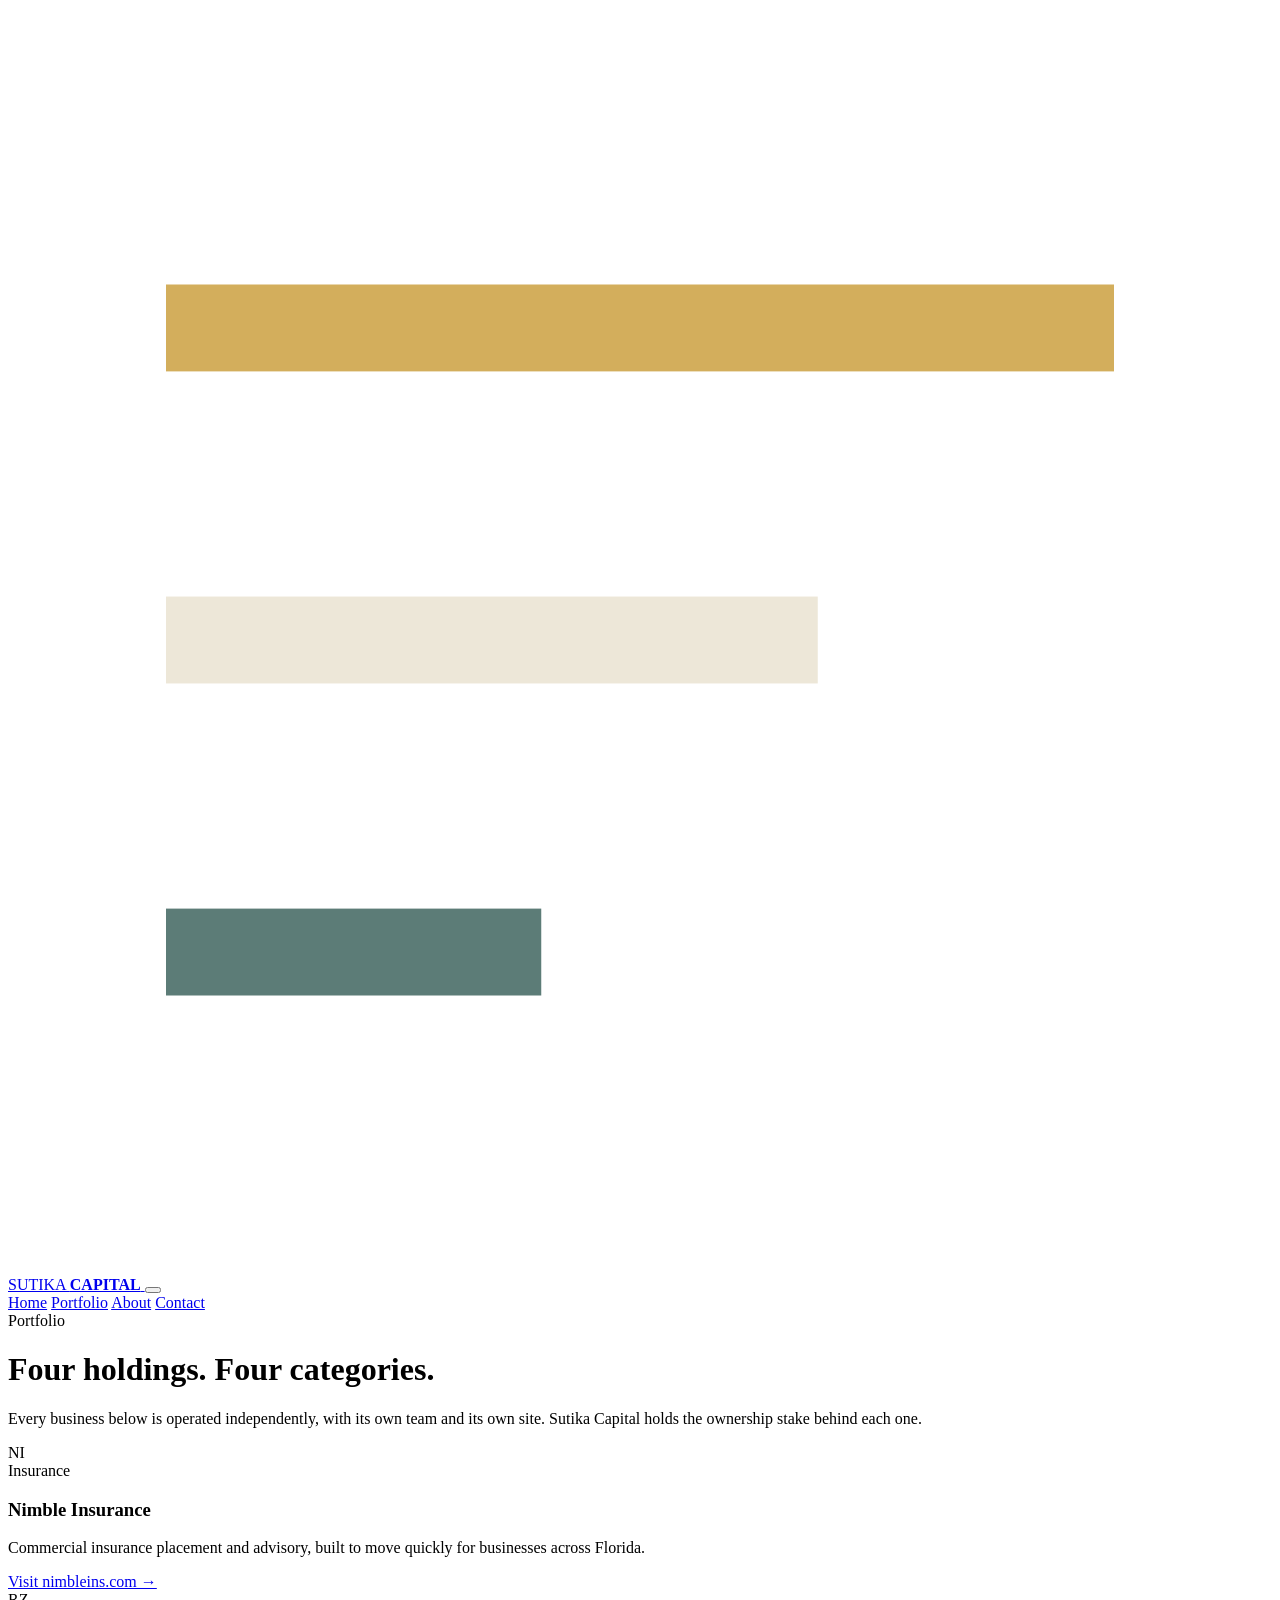
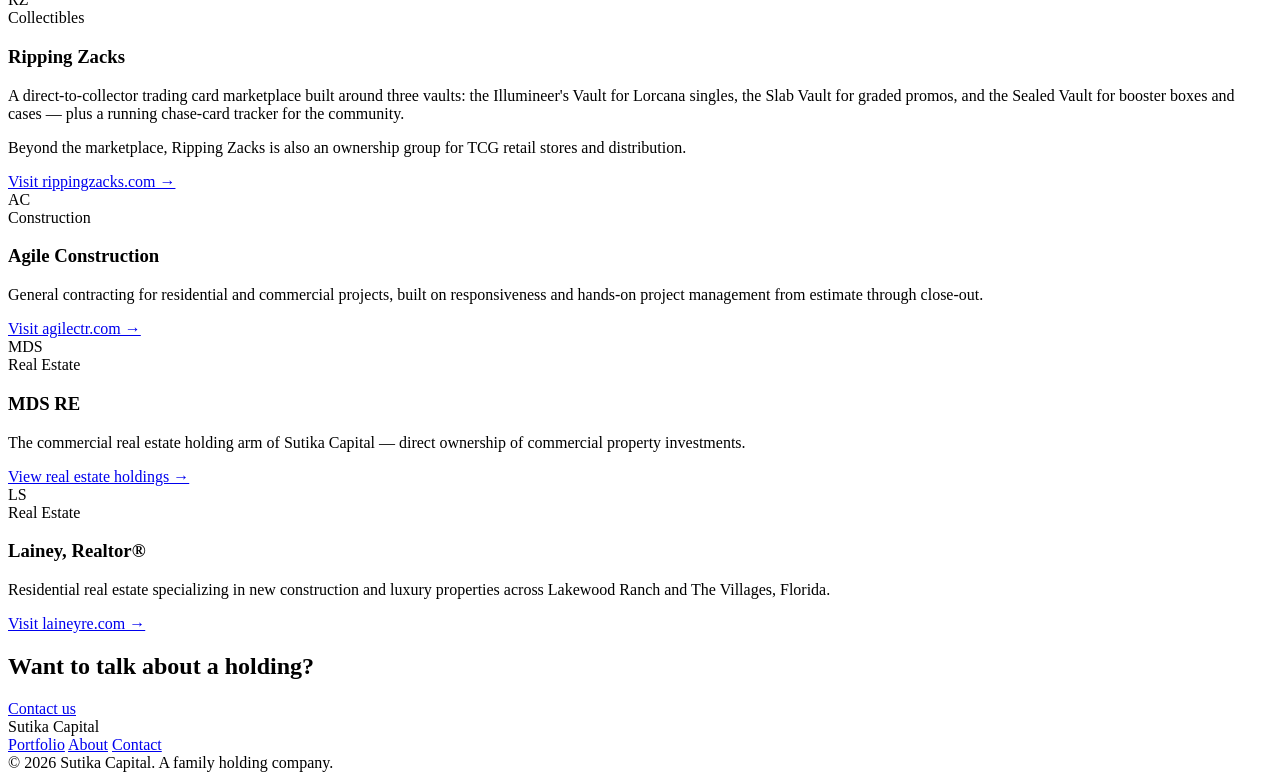
==== portfolio.html @ d035e7a8 "Add files via upload" ====
<!DOCTYPE html>
<html lang="en">
<head>
<meta charset="UTF-8">
<meta name="viewport" content="width=device-width, initial-scale=1.0">
<title>Portfolio — Sutika Capital</title>
<meta name="description" content="The operating businesses held by Sutika Capital: Ripping Zacks, Nimble Insurance, Agile Construction, and Lainey Sutika Real Estate.">
<link rel="icon" href="assets/favicon.svg" type="image/svg+xml">
<link rel="stylesheet" href="css/style.css">
</head>
<body>

<nav class="site-nav">
  <div class="wrap">
    <a href="index.html" class="brand">
      <svg class="mark" viewBox="0 0 32 32" fill="none" xmlns="http://www.w3.org/2000/svg">
        <rect x="4" y="7" width="24" height="2.2" fill="#D3AE5C"/>
        <rect x="4" y="14.9" width="16.5" height="2.2" fill="#EDE7D8"/>
        <rect x="4" y="22.8" width="9.5" height="2.2" fill="#5C7C77"/>
      </svg>
      <span class="name">SUTIKA <b>CAPITAL</b></span>
    </a>
    <button class="nav-toggle" aria-label="Toggle menu">
      <span></span><span></span><span></span>
    </button>
    <div class="nav-links">
      <a href="index.html">Home</a>
      <a href="portfolio.html">Portfolio</a>
      <a href="about.html">About</a>
      <a href="contact.html">Contact</a>
    </div>
  </div>
</nav>

<header class="page-head">
  <div class="wrap">
    <div class="eyebrow">Portfolio</div>
    <h1>Four holdings. Four categories.</h1>
    <p class="lede">Every business below is operated independently, with its own team and its own site. Sutika Capital holds the ownership stake behind each one.</p>
  </div>
</header>

<section>
  <div class="wrap">

    <div class="holding">
      <div class="holding-meta">
        <div class="led-code">NI</div>
        <span class="tag">Insurance</span>
      </div>
      <div class="holding-body">
        <h3>Nimble Insurance</h3>
        <p>Commercial insurance placement and advisory, built to move quickly for businesses across Florida.</p>
        <a href="https://www.nimbleins.com" target="_blank" rel="noopener" class="btn btn-ghost">Visit nimbleins.com →</a>
      </div>
    </div>

    <div class="holding">
      <div class="holding-meta">
        <div class="led-code">RZ</div>
        <span class="tag">Collectibles</span>
      </div>
      <div class="holding-body">
        <h3>Ripping Zacks</h3>
        <p>A direct-to-collector trading card marketplace built around three vaults: the Illumineer's Vault for Lorcana singles, the Slab Vault for graded promos, and the Sealed Vault for booster boxes and cases — plus a running chase-card tracker for the community.</p>
        <p>Beyond the marketplace, Ripping Zacks is also an ownership group for TCG retail stores and distribution.</p>
        <a href="https://www.rippingzacks.com" target="_blank" rel="noopener" class="btn btn-ghost">Visit rippingzacks.com →</a>
      </div>
    </div>

    <div class="holding">
      <div class="holding-meta">
        <div class="led-code">AC</div>
        <span class="tag">Construction</span>
      </div>
      <div class="holding-body">
        <h3>Agile Construction</h3>
        <p>General contracting for residential and commercial projects, built on responsiveness and hands-on project management from estimate through close-out.</p>
        <a href="https://www.agilectr.com" target="_blank" rel="noopener" class="btn btn-ghost">Visit agilectr.com →</a>
      </div>
    </div>

    <div class="holding">
      <div class="holding-meta">
        <div class="led-code">MDS</div>
        <span class="tag">Real Estate</span>
      </div>
      <div class="holding-body">
        <h3>MDS RE</h3>
        <p>The commercial real estate holding arm of Sutika Capital — direct ownership of commercial property investments.</p>
        <a href="mds-re.html" class="btn btn-ghost">View real estate holdings →</a>
      </div>
    </div>

    <div class="holding">
      <div class="holding-meta">
        <div class="led-code">LS</div>
        <span class="tag">Real Estate</span>
      </div>
      <div class="holding-body">
        <h3>Lainey, Realtor®</h3>
        <p>Residential real estate specializing in new construction and luxury properties across Lakewood Ranch and The Villages, Florida.</p>
        <a href="https://www.laineyre.com" target="_blank" rel="noopener" class="btn btn-ghost">Visit laineyre.com →</a>
      </div>
    </div>

  </div>
</section>

<section class="cta">
  <div class="wrap cta-inner">
    <h2>Want to talk about a holding?</h2>
    <a href="contact.html" class="btn btn-primary">Contact us</a>
  </div>
</section>

<footer class="site-footer">
  <div class="wrap">
    <div class="footer-grid">
      <div class="footer-brand">Sutika Capital</div>
      <div class="footer-links">
        <a href="portfolio.html">Portfolio</a>
        <a href="about.html">About</a>
        <a href="contact.html">Contact</a>
      </div>
    </div>
    <div class="footer-fine">© <span id="year"></span> Sutika Capital. A family holding company.</div>
  </div>
</footer>

<script>document.getElementById('year').textContent = new Date().getFullYear();</script>
<script src="js/main.js"></script>
</body>
</html>
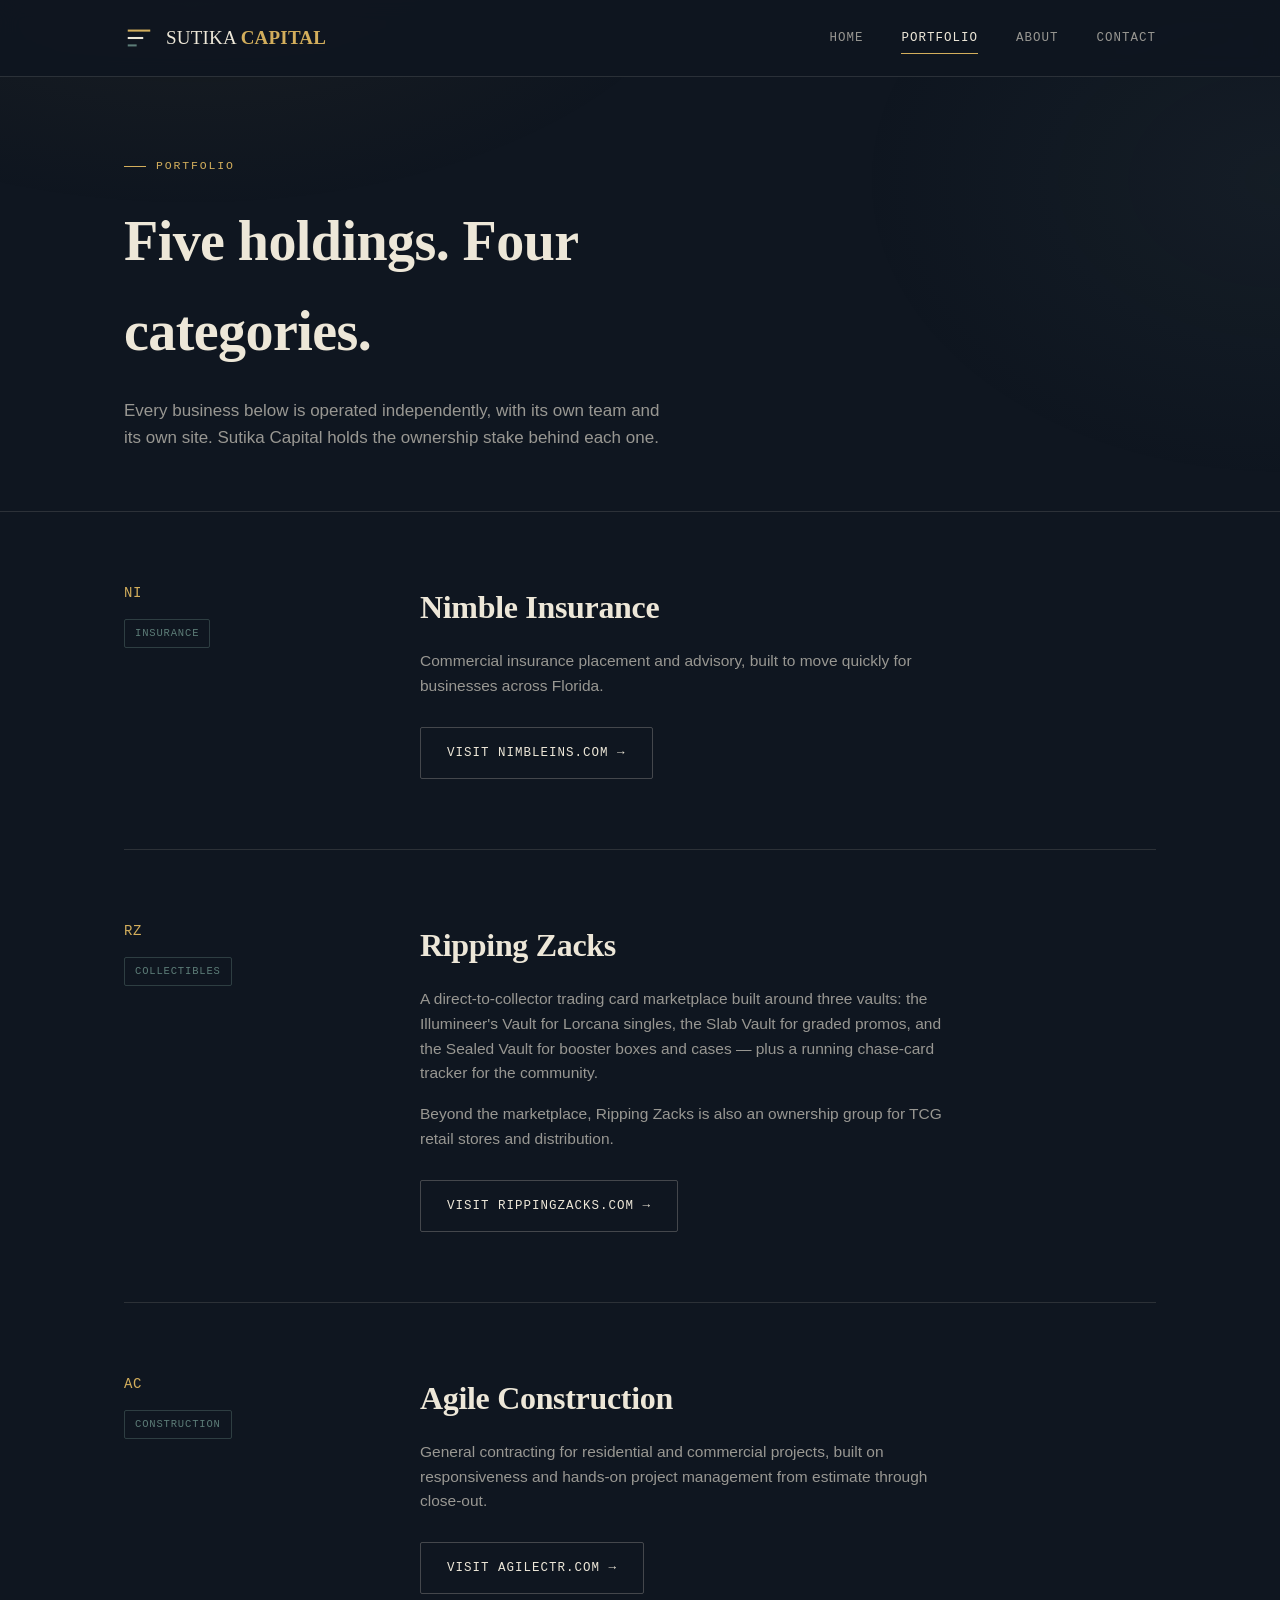
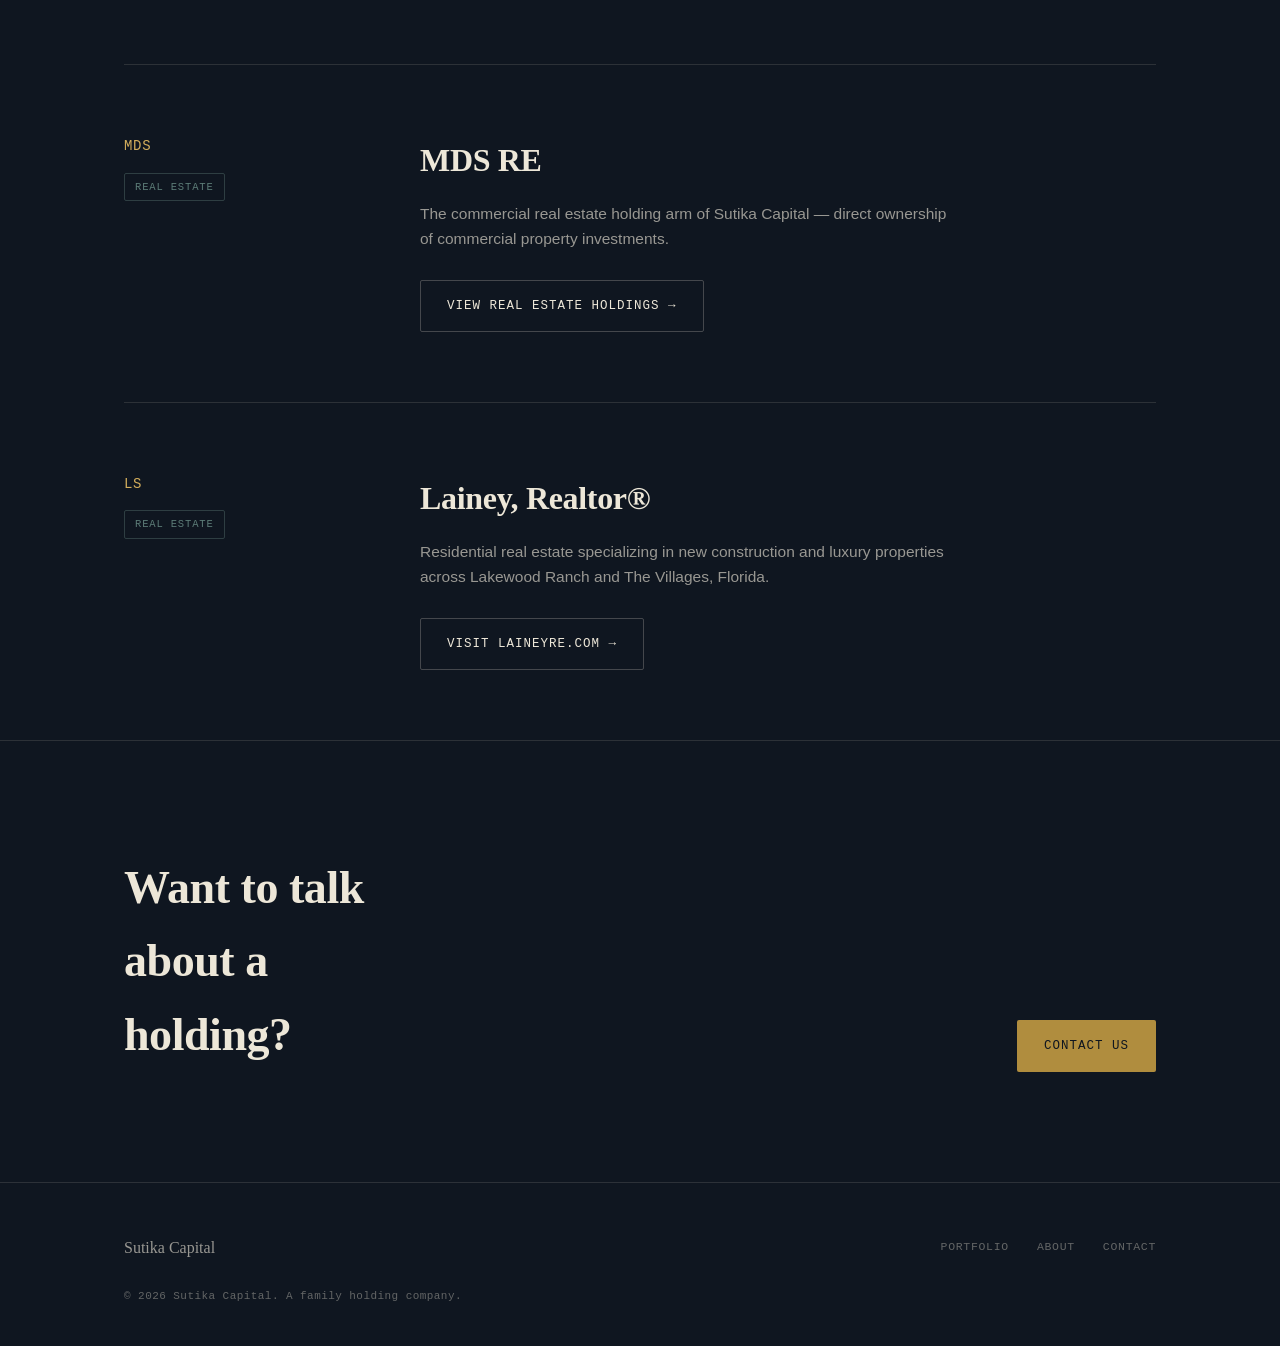
==== commit d45ab5d9: "Add files via upload" ====
--- a/portfolio.html
+++ b/portfolio.html
@@ -35,7 +35,7 @@
 <header class="page-head">
   <div class="wrap">
     <div class="eyebrow">Portfolio</div>
-    <h1>Four holdings. Four categories.</h1>
+    <h1>Five holdings. Four categories.</h1>
     <p class="lede">Every business below is operated independently, with its own team and its own site. Sutika Capital holds the ownership stake behind each one.</p>
   </div>
 </header>
--- a/css/style.css
+++ b/css/style.css
@@ -0,0 +1,732 @@
+/* ==========================================================================
+   SUTIKA CAPITAL — design system
+   Display: Fraunces (heritage serif, restrained)
+   Body: Public Sans
+   Utility/ledger: IBM Plex Mono
+   ========================================================================== */
+
+@import url('https://fonts.googleapis.com/css2?family=Fraunces:ital,opsz,wght@0,9..144,400;0,9..144,500;0,9..144,600;0,9..144,700;1,9..144,400;1,9..144,500&family=Public+Sans:wght@400;500;600;700&family=IBM+Plex+Mono:wght@400;500&display=swap');
+
+:root{
+  --ink:        #0F1620;
+  --ink-2:      #171F2A;
+  --ink-3:      #202B38;
+  --line:       rgba(237,231,216,0.13);
+  --line-strong: rgba(237,231,216,0.24);
+  --parchment:  #EDE7D8;
+  --parchment-dim: rgba(237,231,216,0.62);
+  --parchment-faint: rgba(237,231,216,0.38);
+  --brass:      #B08D3E;
+  --brass-bright: #D3AE5C;
+  --slate-teal: #5C7C77;
+  --rust:       #8B4A3B;
+
+  --serif: 'Fraunces', Georgia, serif;
+  --sans: 'Public Sans', -apple-system, BlinkMacSystemFont, sans-serif;
+  --mono: 'IBM Plex Mono', 'Courier New', monospace;
+
+  --container: 1160px;
+  --edge: clamp(24px, 5vw, 72px);
+}
+
+*{ box-sizing:border-box; margin:0; padding:0; }
+html{ scroll-behavior:smooth; }
+
+@media (prefers-reduced-motion: reduce){
+  html{ scroll-behavior:auto; }
+  *{ animation-duration:0.01ms !important; animation-iteration-count:1 !important; transition-duration:0.01ms !important; }
+}
+
+body{
+  background:var(--ink);
+  color:var(--parchment);
+  font-family:var(--sans);
+  font-size:16px;
+  line-height:1.6;
+  -webkit-font-smoothing:antialiased;
+  overflow-x:hidden;
+}
+
+a{ color:inherit; text-decoration:none; }
+img{ max-width:100%; display:block; }
+ul{ list-style:none; }
+
+::selection{ background:var(--brass); color:var(--ink); }
+
+:focus-visible{
+  outline:2px solid var(--brass-bright);
+  outline-offset:3px;
+}
+
+/* ---------- texture ---------- */
+body::before{
+  content:"";
+  position:fixed; inset:0;
+  pointer-events:none;
+  z-index:0;
+  background-image:
+    radial-gradient(ellipse 900px 500px at 15% -10%, rgba(176,141,62,0.08), transparent 60%),
+    radial-gradient(ellipse 700px 500px at 100% 20%, rgba(92,124,119,0.07), transparent 60%);
+}
+
+/* ---------- layout helpers ---------- */
+.wrap{
+  max-width:var(--container);
+  margin:0 auto;
+  padding-left:var(--edge);
+  padding-right:var(--edge);
+  position:relative;
+  z-index:1;
+}
+
+section{ position:relative; z-index:1; }
+
+.eyebrow{
+  font-family:var(--mono);
+  font-size:11.5px;
+  letter-spacing:0.16em;
+  text-transform:uppercase;
+  color:var(--brass-bright);
+  display:flex;
+  align-items:center;
+  gap:10px;
+}
+.eyebrow::before{
+  content:"";
+  width:22px; height:1px;
+  background:var(--brass-bright);
+  display:inline-block;
+}
+
+h1,h2,h3,h4{
+  font-family:var(--serif);
+  font-weight:600;
+  color:var(--parchment);
+  letter-spacing:-0.01em;
+}
+
+/* ==========================================================================
+   NAV
+   ========================================================================== */
+.site-nav{
+  position:sticky; top:0; z-index:50;
+  background:rgba(15,22,32,0.86);
+  backdrop-filter:blur(10px);
+  border-bottom:1px solid var(--line);
+}
+.site-nav .wrap{
+  display:flex;
+  align-items:center;
+  justify-content:space-between;
+  height:76px;
+}
+.brand{
+  display:flex;
+  align-items:center;
+  gap:12px;
+  font-family:var(--serif);
+  font-size:19px;
+  letter-spacing:0.01em;
+  color:var(--parchment);
+}
+.brand .mark{
+  width:30px; height:30px;
+  flex-shrink:0;
+}
+.brand .name b{ color:var(--brass-bright); font-weight:600; }
+
+.nav-links{
+  display:flex;
+  align-items:center;
+  gap:38px;
+  font-family:var(--mono);
+  font-size:12.5px;
+  letter-spacing:0.08em;
+  text-transform:uppercase;
+}
+.nav-links a{
+  color:var(--parchment-dim);
+  position:relative;
+  padding:6px 0;
+  transition:color 0.25s ease;
+}
+.nav-links a::after{
+  content:"";
+  position:absolute; left:0; right:0; bottom:0;
+  height:1px;
+  background:var(--brass-bright);
+  transform:scaleX(0);
+  transform-origin:left;
+  transition:transform 0.3s ease;
+}
+.nav-links a:hover, .nav-links a.active{ color:var(--parchment); }
+.nav-links a:hover::after, .nav-links a.active::after{ transform:scaleX(1); }
+
+.nav-toggle{ display:none; }
+
+@media (max-width: 760px){
+  .nav-links{
+    position:fixed; inset:76px 0 0 0;
+    background:var(--ink);
+    flex-direction:column;
+    justify-content:flex-start;
+    padding:36px var(--edge);
+    gap:28px;
+    transform:translateX(100%);
+    transition:transform 0.35s ease;
+  }
+  .nav-links.open{ transform:translateX(0); }
+  .nav-toggle{
+    display:flex;
+    flex-direction:column;
+    gap:5px;
+    background:none; border:none;
+    cursor:pointer;
+    padding:8px;
+    z-index:60;
+  }
+  .nav-toggle span{
+    width:22px; height:1px; background:var(--parchment);
+    transition:transform 0.25s ease, opacity 0.25s ease;
+  }
+}
+
+/* ==========================================================================
+   HERO
+   ========================================================================== */
+.hero{
+  padding:120px 0 90px;
+  border-bottom:1px solid var(--line);
+}
+.hero .eyebrow{ margin-bottom:26px; }
+.hero h1{
+  font-size:clamp(40px, 6.4vw, 78px);
+  line-height:1.04;
+  max-width:16ch;
+  opacity:0;
+  transform:translateY(18px);
+  animation:rise 0.9s cubic-bezier(.2,.7,.3,1) 0.15s forwards;
+}
+.hero h1 em{
+  font-style:italic;
+  color:var(--brass-bright);
+  font-weight:500;
+}
+.hero .lede{
+  margin-top:26px;
+  max-width:58ch;
+  font-size:18px;
+  color:var(--parchment-dim);
+  opacity:0;
+  transform:translateY(14px);
+  animation:rise 0.9s cubic-bezier(.2,.7,.3,1) 0.35s forwards;
+}
+.hero-actions{
+  margin-top:38px;
+  display:flex;
+  gap:18px;
+  flex-wrap:wrap;
+  opacity:0;
+  transform:translateY(14px);
+  animation:rise 0.9s cubic-bezier(.2,.7,.3,1) 0.5s forwards;
+}
+
+@keyframes rise{ to{ opacity:1; transform:translateY(0); } }
+
+.btn{
+  display:inline-flex;
+  align-items:center;
+  gap:10px;
+  font-family:var(--mono);
+  font-size:12.5px;
+  letter-spacing:0.08em;
+  text-transform:uppercase;
+  padding:15px 26px;
+  border-radius:2px;
+  transition:all 0.25s ease;
+  border:1px solid transparent;
+}
+.btn-primary{
+  background:var(--brass);
+  color:var(--ink);
+}
+.btn-primary:hover{ background:var(--brass-bright); transform:translateY(-1px); }
+.btn-ghost{
+  border-color:var(--line-strong);
+  color:var(--parchment);
+}
+.btn-ghost:hover{ border-color:var(--brass-bright); color:var(--brass-bright); }
+
+/* ==========================================================================
+   LEDGER (signature portfolio component)
+   ========================================================================== */
+.ledger{
+  padding:0;
+}
+.ledger-head{
+  padding:64px 0 22px;
+}
+.ledger-head .eyebrow{ margin-bottom:22px; }
+.ledger-head h2{
+  font-size:clamp(28px, 3.6vw, 42px);
+  max-width:20ch;
+}
+.ledger-head p{
+  margin-top:16px;
+  max-width:56ch;
+  color:var(--parchment-dim);
+  font-size:16px;
+}
+
+.ledger-table{
+  border-top:1px solid var(--line-strong);
+}
+.ledger-row{
+  display:grid;
+  grid-template-columns: 90px 1fr 1.3fr 40px;
+  align-items:center;
+  gap:28px;
+  padding:30px 0;
+  border-bottom:1px solid var(--line);
+  transition:background 0.3s ease;
+  position:relative;
+}
+.ledger-row:hover{ background:rgba(237,231,216,0.025); }
+.ledger-row a.row-link{
+  position:absolute; inset:0;
+}
+
+.led-code{
+  font-family:var(--mono);
+  font-size:13px;
+  color:var(--brass-bright);
+  letter-spacing:0.05em;
+}
+.led-code span{
+  display:block;
+  color:var(--parchment-faint);
+  font-size:11px;
+  margin-top:4px;
+}
+
+.led-name{
+  font-family:var(--serif);
+  font-size:clamp(20px, 2.6vw, 27px);
+  font-weight:600;
+  color:var(--parchment);
+}
+.led-name small{
+  display:block;
+  font-family:var(--mono);
+  font-size:11px;
+  color:var(--slate-teal);
+  text-transform:uppercase;
+  letter-spacing:0.1em;
+  margin-top:6px;
+  font-weight:500;
+}
+
+.led-desc{
+  color:var(--parchment-dim);
+  font-size:14.5px;
+  line-height:1.55;
+}
+
+.led-arrow{
+  width:34px; height:34px;
+  border:1px solid var(--line-strong);
+  border-radius:50%;
+  display:flex;
+  align-items:center;
+  justify-content:center;
+  transition:all 0.3s ease;
+  flex-shrink:0;
+  justify-self:end;
+}
+.ledger-row:hover .led-arrow{
+  background:var(--brass);
+  border-color:var(--brass);
+  transform:rotate(45deg);
+}
+.led-arrow svg{ width:14px; height:14px; stroke:var(--parchment); }
+.ledger-row:hover .led-arrow svg{ stroke:var(--ink); }
+
+@media (max-width: 820px){
+  .ledger-row{
+    grid-template-columns: 56px 1fr 40px;
+    grid-template-areas:
+      "code name arrow"
+      "desc desc desc";
+    row-gap:14px;
+  }
+  .led-code{ grid-area:code; }
+  .led-name{ grid-area:name; }
+  .led-arrow{ grid-area:arrow; }
+  .led-desc{ grid-area:desc; }
+}
+
+/* ==========================================================================
+   THESIS / ABOUT STRIP
+   ========================================================================== */
+.thesis{
+  padding:110px 0;
+  border-top:1px solid var(--line);
+  border-bottom:1px solid var(--line);
+  background:var(--ink-2);
+}
+.thesis-grid{
+  display:grid;
+  grid-template-columns: 1fr 1fr;
+  gap:70px;
+  align-items:start;
+}
+.thesis h2{
+  font-size:clamp(26px, 3.2vw, 36px);
+  line-height:1.25;
+}
+.thesis-body p{
+  color:var(--parchment-dim);
+  font-size:16px;
+  margin-bottom:18px;
+}
+.thesis-body p:last-child{ margin-bottom:0; }
+
+@media (max-width: 820px){
+  .thesis-grid{ grid-template-columns:1fr; gap:36px; }
+}
+
+/* ==========================================================================
+   PRINCIPLES / STATS
+   ========================================================================== */
+.principles{
+  padding:100px 0;
+}
+.principles-head{ max-width:60ch; margin-bottom:56px; }
+.principles-head h2{ font-size:clamp(26px, 3.2vw, 36px); margin-top:20px; }
+
+.principles-grid{
+  display:grid;
+  grid-template-columns:repeat(3, 1fr);
+  gap:1px;
+  background:var(--line);
+  border:1px solid var(--line);
+}
+.principle-card{
+  background:var(--ink);
+  padding:38px 32px;
+}
+.principle-card .num{
+  font-family:var(--mono);
+  color:var(--slate-teal);
+  font-size:12px;
+  letter-spacing:0.1em;
+  margin-bottom:20px;
+  display:block;
+}
+.principle-card h3{
+  font-size:19px;
+  margin-bottom:12px;
+  font-weight:600;
+}
+.principle-card p{
+  color:var(--parchment-dim);
+  font-size:14.5px;
+}
+
+@media (max-width: 820px){
+  .principles-grid{ grid-template-columns:1fr; }
+}
+
+/* ==========================================================================
+   CTA / FOOTER
+   ========================================================================== */
+.cta{
+  padding:110px 0;
+  text-align:left;
+  border-top:1px solid var(--line);
+}
+.cta-inner{
+  display:flex;
+  justify-content:space-between;
+  align-items:flex-end;
+  gap:40px;
+  flex-wrap:wrap;
+}
+.cta h2{
+  font-size:clamp(28px, 4vw, 46px);
+  max-width:14ch;
+}
+
+.site-footer{
+  border-top:1px solid var(--line);
+  padding:52px 0 40px;
+}
+.footer-grid{
+  display:flex;
+  justify-content:space-between;
+  align-items:center;
+  flex-wrap:wrap;
+  gap:24px;
+}
+.footer-brand{
+  font-family:var(--serif);
+  font-size:16px;
+  color:var(--parchment-dim);
+}
+.footer-links{
+  display:flex;
+  gap:28px;
+  font-family:var(--mono);
+  font-size:11.5px;
+  letter-spacing:0.06em;
+  text-transform:uppercase;
+  color:var(--parchment-faint);
+}
+.footer-links a:hover{ color:var(--brass-bright); }
+.footer-fine{
+  margin-top:28px;
+  font-family:var(--mono);
+  font-size:11px;
+  color:var(--parchment-faint);
+  letter-spacing:0.04em;
+}
+
+/* ==========================================================================
+   PAGE HEADER (inner pages)
+   ========================================================================== */
+.page-head{
+  padding:80px 0 60px;
+  border-bottom:1px solid var(--line);
+}
+.page-head h1{
+  font-size:clamp(34px, 5vw, 56px);
+  max-width:18ch;
+  margin-top:22px;
+}
+.page-head .lede{
+  margin-top:20px;
+  max-width:58ch;
+  color:var(--parchment-dim);
+  font-size:17px;
+}
+
+/* ==========================================================================
+   PORTFOLIO DETAIL CARDS (portfolio.html)
+   ========================================================================== */
+.holding{
+  padding:70px 0;
+  border-bottom:1px solid var(--line);
+  display:grid;
+  grid-template-columns: 240px 1fr;
+  gap:56px;
+}
+.holding:last-child{ border-bottom:none; }
+.holding-meta{ position:sticky; top:100px; align-self:start; }
+.holding-meta .led-code{ font-size:14px; margin-bottom:14px; }
+.holding-meta .tag{
+  display:inline-block;
+  font-family:var(--mono);
+  font-size:10.5px;
+  letter-spacing:0.08em;
+  text-transform:uppercase;
+  color:var(--slate-teal);
+  border:1px solid rgba(92,124,119,0.4);
+  padding:5px 10px;
+  border-radius:2px;
+}
+.holding-body h3{
+  font-size:clamp(24px, 3vw, 32px);
+  margin-bottom:16px;
+}
+.holding-body p{
+  color:var(--parchment-dim);
+  font-size:15.5px;
+  max-width:62ch;
+  margin-bottom:16px;
+}
+.holding-body .btn{ margin-top:12px; }
+
+@media (max-width: 760px){
+  .holding{ grid-template-columns:1fr; gap:24px; }
+  .holding-meta{ position:static; }
+}
+
+/* ==========================================================================
+   ABOUT PAGE
+   ========================================================================== */
+.about-body{
+  padding:20px 0 90px;
+  display:grid;
+  grid-template-columns: 1fr 1fr;
+  gap:70px;
+}
+.about-body .col p{
+  color:var(--parchment-dim);
+  font-size:16px;
+  margin-bottom:20px;
+}
+.about-body .col h3{
+  font-size:15px;
+  font-family:var(--mono);
+  text-transform:uppercase;
+  letter-spacing:0.08em;
+  color:var(--brass-bright);
+  margin-bottom:16px;
+  font-weight:500;
+}
+@media (max-width: 820px){
+  .about-body{ grid-template-columns:1fr; gap:40px; }
+}
+
+.timeline{
+  padding:70px 0 100px;
+  border-top:1px solid var(--line);
+}
+.timeline-row{
+  display:grid;
+  grid-template-columns: 110px 1fr;
+  gap:28px;
+  padding:26px 0;
+  border-bottom:1px solid var(--line);
+}
+.timeline-row:last-child{ border-bottom:none; }
+.timeline-row .yr{
+  font-family:var(--mono);
+  color:var(--brass-bright);
+  font-size:14px;
+}
+.timeline-row p{ color:var(--parchment-dim); font-size:15px; }
+.timeline-row strong{ color:var(--parchment); font-weight:600; }
+
+/* ==========================================================================
+   MDS RE — property listing page
+   ========================================================================== */
+.property-table{
+  border-top:1px solid var(--line-strong);
+}
+.property-row{
+  display:grid;
+  grid-template-columns: 90px 1fr 1fr 140px;
+  align-items:center;
+  gap:28px;
+  padding:26px 0;
+  border-bottom:1px solid var(--line);
+}
+.property-row .led-code{ font-size:13px; }
+.property-name{
+  font-family:var(--serif);
+  font-size:19px;
+  font-weight:600;
+  color:var(--parchment);
+}
+.property-type{
+  color:var(--parchment-dim);
+  font-size:14px;
+}
+.property-status{
+  font-family:var(--mono);
+  font-size:11px;
+  letter-spacing:0.08em;
+  text-transform:uppercase;
+  color:var(--slate-teal);
+  text-align:right;
+}
+@media (max-width: 760px){
+  .property-row{
+    grid-template-columns: 1fr;
+    row-gap:8px;
+    padding:22px 0;
+  }
+  .property-status{ text-align:left; }
+}
+
+.empty-state{
+  padding:70px var(--edge);
+  text-align:center;
+  border:1px dashed var(--line-strong);
+  margin:40px 0 20px;
+}
+.empty-state h3{
+  font-size:22px;
+  margin-bottom:12px;
+}
+.empty-state p{
+  color:var(--parchment-dim);
+  font-size:15px;
+  max-width:46ch;
+  margin:0 auto;
+}
+
+.back-link{
+  display:inline-flex;
+  align-items:center;
+  gap:8px;
+  font-family:var(--mono);
+  font-size:12px;
+  letter-spacing:0.06em;
+  text-transform:uppercase;
+  color:var(--parchment-faint);
+  margin-bottom:30px;
+  transition:color 0.25s ease;
+}
+.back-link:hover{ color:var(--brass-bright); }
+.contact-grid{
+  padding:20px 0 110px;
+  display:grid;
+  grid-template-columns: 1fr 1fr;
+  gap:70px;
+}
+.contact-card{
+  border:1px solid var(--line);
+  padding:36px;
+}
+.contact-card h3{
+  font-size:12px;
+  font-family:var(--mono);
+  text-transform:uppercase;
+  letter-spacing:0.08em;
+  color:var(--slate-teal);
+  margin-bottom:18px;
+  font-weight:500;
+}
+.contact-card .entity{
+  display:flex;
+  justify-content:space-between;
+  align-items:center;
+  padding:14px 0;
+  border-bottom:1px solid var(--line);
+  font-size:15px;
+}
+.contact-card .entity:last-child{ border-bottom:none; }
+.contact-card .entity a{ color:var(--brass-bright); font-family:var(--mono); font-size:13px; }
+
+.field{ margin-bottom:20px; }
+.field label{
+  display:block;
+  font-family:var(--mono);
+  font-size:11.5px;
+  text-transform:uppercase;
+  letter-spacing:0.08em;
+  color:var(--parchment-faint);
+  margin-bottom:10px;
+}
+.field input, .field textarea, .field select{
+  width:100%;
+  background:var(--ink-2);
+  border:1px solid var(--line-strong);
+  color:var(--parchment);
+  font-family:var(--sans);
+  font-size:15px;
+  padding:14px 16px;
+  border-radius:2px;
+  transition:border-color 0.25s ease;
+}
+.field input:focus, .field textarea:focus, .field select:focus{
+  border-color:var(--brass-bright);
+  outline:none;
+}
+.field textarea{ resize:vertical; min-height:120px; }
+
+@media (max-width: 820px){
+  .contact-grid{ grid-template-columns:1fr; gap:40px; }
+}
